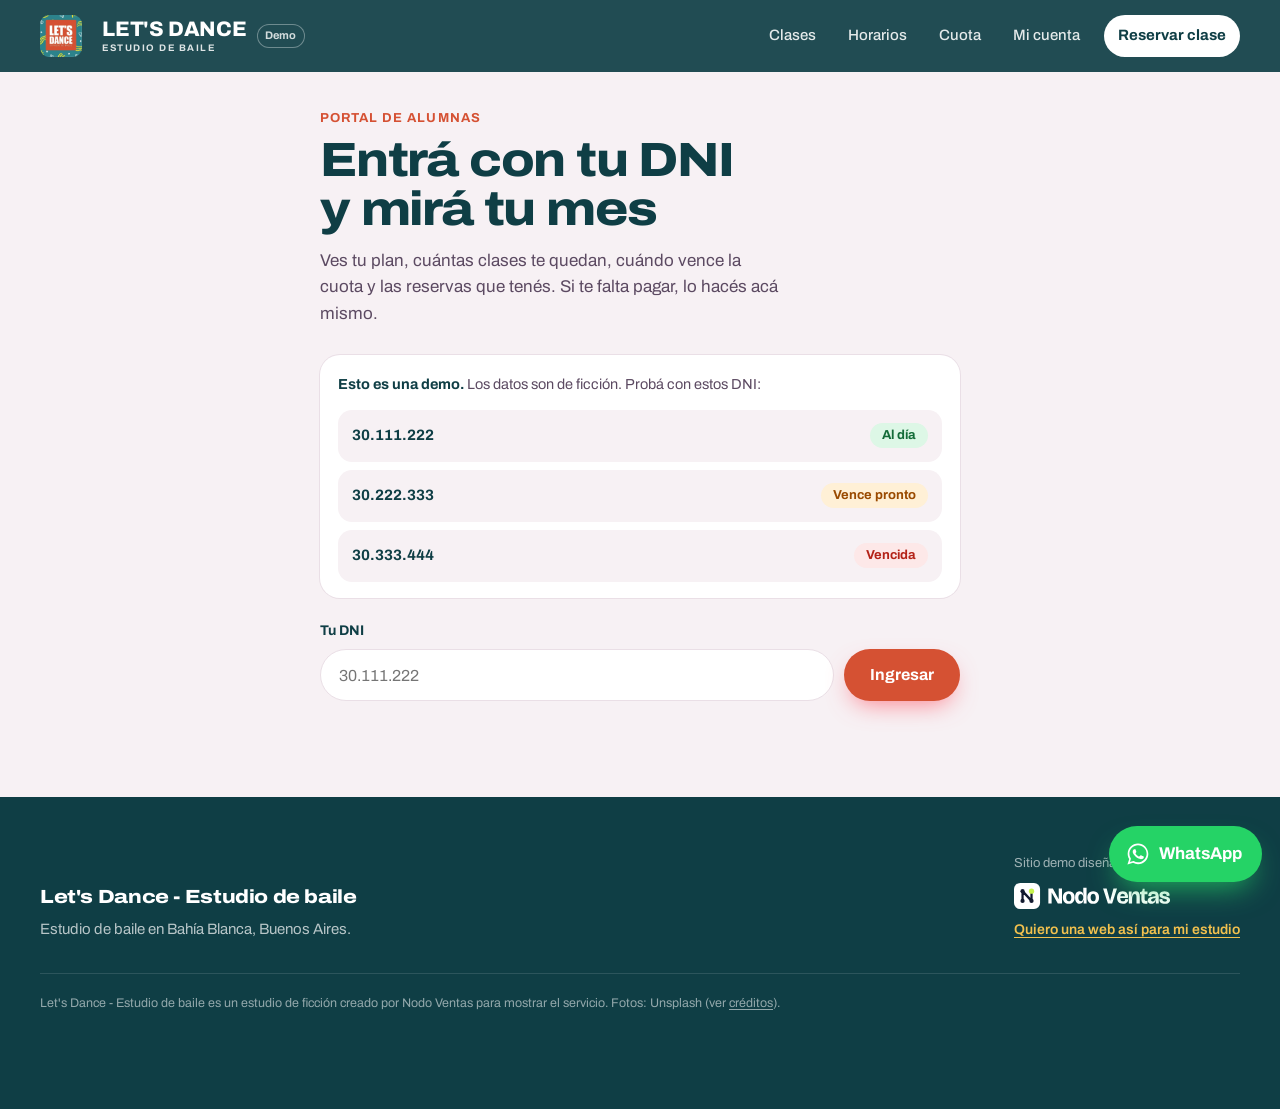
==== mi-cuenta/index.html @ 482abc90 "Demo personalizada de Nodo Ventas: demo-lets-dance-bahia-blanca" ====
<!DOCTYPE html>
<html lang="es-AR">
<head>
  <meta charset="utf-8">
  <meta name="viewport" content="width=device-width, initial-scale=1, viewport-fit=cover">
  <title>Portal de alumnas · Let's Dance - Estudio de baile</title>
  <meta name="description" content="Entrá con tu DNI y mirá tu plan, cuántas clases te quedan, cuándo vence la cuota y tus reservas. Sitio demo creado por Nodo Ventas.">
  <meta name="robots" content="noindex, nofollow">
  <meta name="theme-color" content="#2A1030">
  <link rel="icon" href="../favicon.svg" type="image/svg+xml">
  <link rel="preconnect" href="https://fonts.googleapis.com">
  <link rel="preconnect" href="https://fonts.gstatic.com" crossorigin>
  <link href="https://fonts.googleapis.com/css2?family=Archivo:wdth,wght@62..125,400..900&display=swap" rel="stylesheet">
  <link rel="stylesheet" href="../styles.css">
  <link rel="stylesheet" href="portal.css">
</head>
<body class="subpage">
  <a class="skip" href="#contenido">Saltar al contenido</a>

  <header class="site-header solid" id="top">
    <div class="wrap header-inner">
      <a class="brand" href="../" aria-label="Let's Dance - Estudio de baile, inicio">
        <img src="../img/brand/logo.jpg" alt="Logo de Let's Dance - Estudio de baile" style="height:42px;width:42px;border-radius:9px;object-fit:cover;display:block;flex:none"><span class="brand-wordmark" aria-hidden="true" style="margin-left:10px"><span class="wm-name">Let's Dance</span><span class="wm-sub">Estudio de baile</span></span>
      </a>
      <a class="demo-tag" href="../oferta/" title="Sitio demo hecho por Nodo Ventas">Demo</a>
      <button class="menu-btn" type="button" aria-expanded="false" aria-controls="nav" aria-label="Abrir menú"><span></span><span></span></button>
      <nav class="nav" id="nav">
        <a href="../#clases">Clases</a>
        <a href="../#horarios">Horarios</a>
        <a href="../#cuota">Cuota</a>
        <a href="./" aria-current="page">Mi cuenta</a>
        <a class="nav-cta" href="../#horarios">Reservar clase</a>
      </nav>
    </div>
  </header>

  <main id="contenido" class="portal">
    <div class="wrap portal-wrap">
      <p class="portal-kicker">Portal de alumnas</p>
      <h1>Entrá con tu DNI y mirá tu mes</h1>
      <p class="portal-lead">Ves tu plan, cuántas clases te quedan, cuándo vence la cuota y las reservas que tenés. Si te falta pagar, lo hacés acá mismo.</p>

      <aside class="demo-banner" aria-label="Datos de la demo">
        <p><strong>Esto es una demo.</strong> Los datos son de ficción. Probá con estos DNI:</p>
        <div class="dni-hints">
          <button type="button" class="hint" data-dni="30111222">30.111.222 <span class="badge badge-ok">Al día</span></button>
          <button type="button" class="hint" data-dni="30222333">30.222.333 <span class="badge badge-pend">Vence pronto</span></button>
          <button type="button" class="hint" data-dni="30333444">30.333.444 <span class="badge badge-late">Vencida</span></button>
        </div>
      </aside>

      <form id="login-form" class="dni-form">
        <label for="dni">Tu DNI</label>
        <div class="dni-row">
          <input id="dni" name="dni" inputmode="numeric" autocomplete="off" required placeholder="30.111.222" aria-describedby="dni-error">
          <button class="btn btn-coral" type="submit">Ingresar</button>
        </div>
        <p class="form-error" id="dni-error" hidden>No encontramos ese DNI. En la demo usá uno de los tres de arriba.</p>
      </form>

      <section id="account-panel" class="account portal-account" hidden aria-live="polite"></section>
    </div>
  </main>

  <footer class="site-footer">
    <div class="wrap footer-grid">
      <div class="footer-brand">
        <span class="brand-name">Let's Dance - Estudio de baile</span>
        <p>Estudio de baile en Bahía Blanca, Buenos Aires.</p>
      </div>
      <div class="made-by">
        <span>Sitio demo diseñado por</span>
        <a href="../oferta/" aria-label="Nodo Ventas, ver la oferta"><img src="../img/nodo/nodo-ventas-logo-blanco.svg" alt="Nodo Ventas" width="150" height="25"></a>
        <a class="made-link" href="../oferta/">Quiero una web así para mi estudio</a>
      </div>
    </div>
    <p class="wrap legal">Let's Dance - Estudio de baile es un estudio de ficción creado por Nodo Ventas para mostrar el servicio. Fotos: Unsplash (ver <a href="../CREDITS.md">créditos</a>).</p>
  </footer>

  <a class="wa-float" href="https://wa.me/5491100000000?text=Hola%21%20Quiero%20reservar%20una%20clase%20de%20prueba" target="_blank" rel="noopener" aria-label="Escribir por WhatsApp">
    <svg viewBox="0 0 32 32" aria-hidden="true"><path fill="currentColor" d="M16 3C9 3 3.3 8.6 3.3 15.6c0 2.4.7 4.7 1.9 6.7L3 29l6.9-2.1c1.9 1 4 1.6 6.1 1.6 7 0 12.7-5.6 12.7-12.6S23 3 16 3zm0 23.2c-1.9 0-3.8-.5-5.4-1.5l-.4-.2-4.1 1.2 1.2-4-.3-.4a10.4 10.4 0 0 1-1.6-5.6C5.4 9.9 10.1 5.3 16 5.3s10.6 4.6 10.6 10.3S21.9 26.2 16 26.2zm5.8-7.7c-.3-.2-1.9-.9-2.2-1-.3-.1-.5-.2-.7.2-.2.3-.8 1-1 1.2-.2.2-.4.2-.7.1-.3-.2-1.3-.5-2.5-1.6-.9-.8-1.6-1.8-1.7-2.1-.2-.3 0-.5.1-.6l.5-.6c.2-.2.2-.3.3-.6.1-.2 0-.4 0-.6l-1-2.4c-.3-.6-.5-.5-.7-.5h-.6c-.2 0-.6.1-.9.4-.3.3-1.2 1.1-1.2 2.7s1.2 3.2 1.4 3.4c.2.2 2.4 3.6 5.8 5 2.9 1.1 3.4.9 4 .8.6-.1 1.9-.8 2.2-1.5.3-.8.3-1.4.2-1.5-.1-.2-.3-.3-.6-.4z"/></svg>
    <span>WhatsApp</span>
  </a>

  <div class="modal" id="modal-pago" hidden>
    <div class="sheet" role="dialog" aria-modal="true" aria-labelledby="pago-titulo">
      <button class="sheet-x" type="button" data-close aria-label="Cerrar">×</button>
      <div id="pago-form">
        <h2 id="pago-titulo">Cuota de noviembre</h2>
        <p class="pay-amount">$18.000</p>
        <p class="class-resume" id="pago-resumen">Plan 8 clases · Let's Dance - Estudio de baile</p>
        <fieldset class="pay-methods">
          <legend>Medio de pago</legend>
          <label><input type="radio" name="pm" checked> Dinero en cuenta de Mercado Pago</label>
          <label><input type="radio" name="pm"> Tarjeta de débito o crédito</label>
        </fieldset>
        <button class="btn btn-mp btn-block" type="button" id="btn-pagar">Pagar $18.000</button>
        <p class="fine-print">Simulación de demo: no se abre un checkout real ni se cobra nada.</p>
      </div>
      <div id="pago-ok" hidden>
        <div class="ok-head">
          <span class="ok-check" aria-hidden="true"><svg viewBox="0 0 24 24"><path d="M5 12.5l4.2 4.2L19 7" fill="none" stroke="currentColor" stroke-width="2.6" stroke-linecap="round" stroke-linejoin="round"/></svg></span>
          <div><h2>Pago aprobado</h2><p class="class-resume">La cuota quedó acreditada en tu cuenta.</p></div>
        </div>
        <button class="btn btn-ink btn-block" type="button" data-close>Volver</button>
      </div>
    </div>
  </div>

  <script src="portal.js"></script>
</body>
</html>
---- styles.css ----
:root {
  --plum: #0F3E45;
  --plum-2: #175159;
  --coral: #D55133;
  --coral-ink: #B4402A;
  --amber: #F2C14E;
  --paper: #FFFFFF;
  --mist: #F7F1F4;
  --ink: #0F3E45;
  --ink-soft: #5C4A62;
  --line: #EADFE6;
  --mp: #009EE3;
  --wa: #25D366;
  --font: "Archivo", "Helvetica Neue", Arial, sans-serif;
  --max: 1200px;
  --ease: cubic-bezier(.16, 1, .3, 1);
}
*, *::before, *::after { box-sizing: border-box; }
html { scroll-behavior: smooth; -webkit-text-size-adjust: 100%; }
@media (prefers-reduced-motion: reduce) { html { scroll-behavior: auto; } *, *::before, *::after { animation: none !important; transition: none !important; } }
body { margin: 0; background: var(--paper); color: var(--ink); font-family: var(--font); font-size: 17px; line-height: 1.55; -webkit-font-smoothing: antialiased; font-variation-settings: "wdth" 100; }
::selection { background: var(--coral); color: #fff; }
img { max-width: 100%; display: block; }
a { color: inherit; text-underline-offset: .18em; }
button, input { font: inherit; color: inherit; }
button { cursor: pointer; }
:focus-visible { outline: 3px solid var(--amber); outline-offset: 3px; border-radius: 6px; }
h1, h2, h3 { margin: 0; line-height: 1.02; letter-spacing: -0.025em; font-weight: 800; font-stretch: 112%; font-variation-settings: "wdth" 112; text-wrap: balance; }
p { margin: 0; }
.wrap { width: min(var(--max), calc(100% - 40px)); margin-inline: auto; }
.skip { position: absolute; left: 12px; top: -48px; z-index: 100; background: var(--amber); color: var(--ink); padding: 8px 12px; border-radius: 8px; }
.skip:focus { top: 12px; }

/* header */
.site-header { position: fixed; inset: 0 0 auto; z-index: 40; color: #fff; transition: background .4s var(--ease), box-shadow .4s var(--ease); }
.site-header.solid { background: rgba(15,62,69, .92); backdrop-filter: saturate(1.4) blur(14px); box-shadow: 0 1px 0 rgba(255,255,255,.08); }
.header-inner { display: flex; align-items: center; justify-content: space-between; min-height: 72px; gap: 16px; }
.brand { display: inline-flex; align-items: center; gap: 10px; text-decoration: none; }
.brand-mark { width: 34px; height: 34px; }
.brand-name { font-weight: 800; font-size: 19px; letter-spacing: -0.02em; font-variation-settings: "wdth" 118; }
.nav { display: flex; align-items: center; gap: 4px; }
.nav a { text-decoration: none; font-size: 15px; font-weight: 500; padding: 9px 14px; border-radius: 999px; opacity: .88; transition: background .2s, opacity .2s; }
.nav a:hover { opacity: 1; background: rgba(255,255,255,.1); }
.nav .nav-cta { background: #fff; color: var(--plum); font-weight: 700; opacity: 1; margin-left: 6px; }
.nav .nav-cta:hover { background: var(--amber); }
.menu-btn { display: none; width: 44px; height: 44px; border: 0; border-radius: 12px; background: rgba(255,255,255,.12); position: relative; }
.menu-btn span { position: absolute; left: 13px; right: 13px; height: 2px; background: #fff; border-radius: 2px; transition: transform .3s var(--ease); }
.menu-btn span:first-child { top: 17px; } .menu-btn span:last-child { top: 25px; }
.menu-btn[aria-expanded="true"] span:first-child { transform: translateY(4px) rotate(45deg); }
.menu-btn[aria-expanded="true"] span:last-child { transform: translateY(-4px) rotate(-45deg); }
@media (max-width: 860px) {
  .menu-btn { display: block; }
  .nav { position: absolute; top: 72px; left: 12px; right: 12px; flex-direction: column; align-items: stretch; padding: 10px; border-radius: 18px; background: var(--plum); box-shadow: 0 24px 48px rgba(0,0,0,.35); opacity: 0; transform: translateY(-8px); pointer-events: none; transition: opacity .25s var(--ease), transform .25s var(--ease); }
  .nav.open { opacity: 1; transform: none; pointer-events: auto; }
  .nav a { padding: 14px 16px; font-size: 17px; }
  .nav .nav-cta { margin: 6px 0 0; text-align: center; }
}

/* buttons */
.btn { display: inline-flex; align-items: center; justify-content: center; gap: 8px; min-height: 52px; padding: 0 26px; border-radius: 999px; border: 0; font-weight: 700; font-size: 16px; text-decoration: none; transition: transform .2s var(--ease), background .2s, box-shadow .2s; }
.btn:active { transform: scale(.97); }
.btn-coral { background: var(--coral); color: #fff; box-shadow: 0 10px 24px -8px rgba(255,77,94,.7); }
.btn-coral:hover { background: var(--coral-ink); }
.btn-glass { background: rgba(255,255,255,.14); color: #fff; backdrop-filter: blur(8px); box-shadow: inset 0 0 0 1px rgba(255,255,255,.35); }
.btn-glass:hover { background: rgba(255,255,255,.24); }
.btn-ink { background: var(--plum); color: #fff; }
.btn-ink:hover { background: var(--plum-2); }
.btn-mp { background: var(--mp); color: #fff; }
.btn-mp:hover { background: #0088c4; }
.btn-ghost { background: transparent; box-shadow: inset 0 0 0 1.5px var(--line); color: var(--ink); }
.btn-block { width: 100%; }
.btn[disabled] { opacity: .45; cursor: not-allowed; box-shadow: none; }

/* hero */
.hero { position: relative; min-height: 100svh; display: flex; align-items: flex-end; color: #fff; overflow: hidden; background: var(--plum); }
.hero-img { position: absolute; inset: 0; width: 100%; height: 100%; object-fit: cover; object-position: 62% 30%; transform: scale(1.06); animation: settle 1.8s var(--ease) forwards; }
.hero-shade { position: absolute; inset: 0; background: linear-gradient(180deg, rgba(15,62,69,.55) 0%, rgba(15,62,69,0) 28%, rgba(15,62,69,.2) 50%, rgba(15,62,69,.94) 100%), linear-gradient(90deg, rgba(15,62,69,.7) 0%, rgba(15,62,69,0) 65%); }
.hero-inner { position: relative; padding: 96px 0 64px; display: grid; grid-template-columns: 1.15fr minmax(260px, 360px); gap: 40px; align-items: end; width: 100%; }
.hero-video { width: min(100%, 360px); aspect-ratio: 9 / 16; justify-self: end; border-radius: 22px; overflow: hidden; background: #000; box-shadow: 0 28px 60px -18px rgba(0,0,0,.7), 0 0 0 1px rgba(255,255,255,.14); }
.hero-video video { width: 100%; height: 100%; display: block; object-fit: contain; background: #000; }
.hero-copy { min-width: 0; }
.hero-title { font-size: clamp(50px, 9vw, 124px); line-height: .9; letter-spacing: -0.035em; font-weight: 900; font-variation-settings: "wdth" 125; max-width: 11ch; }
.hero-title span { display: inline-block; opacity: 0; transform: translateY(.35em); animation: rise .9s var(--ease) forwards; }
.hero-title span:nth-child(2) { animation-delay: .12s; }
.hero-title span:nth-child(3) { animation-delay: .24s; color: var(--amber); }
.hero-lead { max-width: 46ch; margin-top: 26px; font-size: clamp(17px, 1.6vw, 20px); color: rgba(255,255,255,.86); }
.hero-actions { display: flex; flex-wrap: wrap; gap: 12px; margin-top: 30px; }
.hero-meta { display: flex; align-items: center; gap: 10px; margin-top: 28px; font-size: 14px; color: rgba(255,255,255,.75); }
.live-dot { width: 9px; height: 9px; border-radius: 50%; background: #3BE07A; box-shadow: 0 0 0 0 rgba(59,224,122,.6); animation: pulse 2s infinite; }
@keyframes settle { to { transform: scale(1); } }
@keyframes rise { to { opacity: 1; transform: none; } }
@keyframes pulse { 70% { box-shadow: 0 0 0 10px rgba(59,224,122,0); } 100% { box-shadow: 0 0 0 0 rgba(59,224,122,0); } }

/* sections */
section { scroll-margin-top: 72px; }
.section-head { display: grid; grid-template-columns: 1.1fr 1fr; gap: 24px 64px; align-items: end; margin-bottom: 40px; }
.section-head h2 { font-size: clamp(36px, 5vw, 64px); }
.section-head p { color: var(--ink-soft); max-width: 48ch; }
@media (max-width: 860px) { .section-head { grid-template-columns: 1fr; margin-bottom: 28px; } }

.clases { padding: 104px 0 88px; }
.rail { display: grid; grid-auto-flow: column; grid-auto-columns: minmax(280px, 31%); gap: 18px; overflow-x: auto; scroll-snap-type: x mandatory; padding: 4px max(20px, calc((100% - var(--max)) / 2)) 24px; scroll-padding-inline: max(20px, calc((100% - var(--max)) / 2)); scrollbar-width: thin; scrollbar-color: var(--coral) var(--mist); }
.rail::-webkit-scrollbar { height: 6px; } .rail::-webkit-scrollbar-thumb { background: var(--coral); border-radius: 6px; } .rail::-webkit-scrollbar-track { background: var(--mist); }
@media (max-width: 860px) { .rail { grid-auto-columns: 78%; } }
.class-tile { position: relative; scroll-snap-align: start; border-radius: 22px; overflow: hidden; aspect-ratio: 4 / 5; background: var(--plum); color: #fff; isolation: isolate; }
.class-tile img { position: absolute; inset: 0; width: 100%; height: 100%; object-fit: cover; transition: transform .8s var(--ease); z-index: -1; }
.class-tile::after { content: ""; position: absolute; inset: 0; z-index: -1; background: linear-gradient(180deg, rgba(15,62,69,0) 40%, rgba(15,62,69,.92) 100%); }
.class-tile:hover img { transform: scale(1.05); }
.tile-copy { position: absolute; inset: auto 0 0; padding: 22px; }
.tile-copy h3 { font-size: 28px; }
.tile-copy p { margin-top: 6px; color: rgba(255,255,255,.85); font-size: 15px; }
.tile-meta { display: inline-block; margin-top: 12px; font-size: 13px; font-weight: 600; color: var(--amber); }

/* horarios */
.horarios { padding: 96px 0; background: var(--mist); }
.days { display: flex; gap: 8px; overflow-x: auto; padding-bottom: 6px; margin-bottom: 22px; scrollbar-width: none; }
.days::-webkit-scrollbar { display: none; }
.day { flex: 0 0 auto; min-width: 82px; padding: 12px 16px; border-radius: 16px; border: 0; background: #fff; color: var(--ink); text-align: left; box-shadow: inset 0 0 0 1px var(--line); transition: background .2s, color .2s; }
.day b { display: block; font-size: 17px; }
.day small { color: var(--ink-soft); font-size: 13px; }
.day[aria-selected="true"] { background: var(--plum); color: #fff; box-shadow: none; }
.day[aria-selected="true"] small { color: rgba(255,255,255,.7); }
.schedule { display: grid; gap: 12px; }
.slot { display: grid; grid-template-columns: 76px 96px 1fr auto; align-items: center; gap: 20px; padding: 14px 16px 14px 20px; border-radius: 20px; background: #fff; box-shadow: 0 1px 2px rgba(15,62,69,.06); animation: rise .5s var(--ease) both; opacity: 0; transform: translateY(8px); }
.slot:nth-child(2) { animation-delay: .05s; } .slot:nth-child(3) { animation-delay: .1s; }
.slot-time { font-size: 24px; font-weight: 800; font-variant-numeric: tabular-nums; letter-spacing: -0.02em; }
.slot-time small { display: block; font-size: 13px; font-weight: 500; color: var(--ink-soft); }
.slot img { width: 96px; height: 72px; object-fit: cover; border-radius: 12px; }
.slot h3 { font-size: 20px; letter-spacing: -0.015em; font-variation-settings: "wdth" 105; }
.slot-sub { color: var(--ink-soft); font-size: 14px; margin-top: 2px; }
.spots { display: flex; align-items: center; gap: 10px; margin-top: 8px; font-size: 13px; font-weight: 600; }
.bar { width: 110px; height: 6px; border-radius: 6px; background: var(--line); overflow: hidden; }
.bar i { display: block; height: 100%; background: var(--coral); border-radius: 6px; }
.spots.ok { color: #1F8A4C; } .spots.ok .bar i { background: #2EB866; }
.spots.warn { color: #C2410C; } .spots.warn .bar i { background: var(--amber); }
.spots.full { color: var(--ink-soft); }
.slot .btn { min-height: 46px; padding: 0 20px; font-size: 15px; }
@media (max-width: 720px) {
  .slot { grid-template-columns: 64px 1fr; grid-template-areas: "time info" "btn btn"; gap: 12px 14px; padding: 16px; }
  .slot img { display: none; }
  .slot-time { grid-area: time; font-size: 21px; }
  .slot-info { grid-area: info; }
  .slot .btn { grid-area: btn; width: 100%; }
}

/* cuota */
.cuota { padding: 112px 0; }
.cuota-grid { display: grid; grid-template-columns: 1fr minmax(320px, 440px); gap: 64px; align-items: center; }
.cuota-copy h2, .avisos-copy h2 { font-size: clamp(36px, 5vw, 60px); }
.cuota-copy > p, .avisos-copy > p { margin-top: 18px; color: var(--ink-soft); max-width: 46ch; }
.ticks { list-style: none; padding: 0; margin: 26px 0 0; display: grid; gap: 12px; }
.ticks li { display: flex; gap: 12px; align-items: flex-start; font-weight: 500; }
.ticks li::before { content: ""; flex: 0 0 22px; height: 22px; border-radius: 50%; background: var(--coral) url("data:image/svg+xml,%3Csvg xmlns='http://www.w3.org/2000/svg' viewBox='0 0 24 24'%3E%3Cpath d='M6 12.5l4 4L18 8' fill='none' stroke='white' stroke-width='3' stroke-linecap='round' stroke-linejoin='round'/%3E%3C/svg%3E") center/14px no-repeat; margin-top: 1px; }
.account { background: #fff; border-radius: 28px; padding: 26px; box-shadow: 0 30px 60px -24px rgba(15,62,69,.35), 0 0 0 1px var(--line); }
.account-head { display: flex; gap: 14px; align-items: center; padding-bottom: 18px; border-bottom: 1px solid var(--line); }
.account-head strong { display: block; font-size: 18px; } .account-head span { color: var(--ink-soft); font-size: 14px; }
.avatar { width: 48px; height: 48px; border-radius: 50%; display: grid; place-items: center; background: var(--amber); color: var(--plum); font-weight: 800; }
.fee-row { display: flex; justify-content: space-between; align-items: center; padding: 16px 0; border-bottom: 1px solid var(--line); }
.fee-row strong { display: block; } .fee-row span { color: var(--ink-soft); font-size: 14px; }
.badge { font-size: 13px; font-weight: 700; padding: 6px 12px; border-radius: 999px; }
.badge-ok { background: #DDF7E6; color: #136C38; }
.badge-pend { background: #FFF0D6; color: #9A4A00; }
.account .btn-mp { width: 100%; margin-top: 20px; }
.fine-print { font-size: 12.5px; color: var(--ink-soft); margin-top: 12px; }
@media (max-width: 860px) { .cuota-grid { grid-template-columns: 1fr; gap: 40px; } .cuota { padding: 80px 0; } }

/* avisos */
.avisos { padding: 112px 0; background: var(--plum); color: #fff; overflow: hidden; }
.avisos-grid { display: grid; grid-template-columns: minmax(300px, 380px) 1fr; gap: 80px; align-items: center; }
.avisos-copy > p { color: rgba(255,255,255,.78); }
.avisos-copy .btn { margin-top: 28px; background: #fff; color: var(--plum); }
.phone { border-radius: 40px; padding: 10px; background: #0E0711; box-shadow: 0 40px 80px -20px rgba(0,0,0,.6), 0 0 0 1px rgba(255,255,255,.08); transform: rotate(-2deg); }
.phone .wa-top { border-radius: 30px 30px 0 0; }
.phone .wa-body { border-radius: 0 0 30px 30px; min-height: 470px; }
@media (max-width: 860px) { .avisos-grid { grid-template-columns: 1fr; gap: 48px; } .phone { transform: none; max-width: 380px; } .avisos { padding: 80px 0; } }

/* whatsapp look */
.wa-top { display: flex; align-items: center; gap: 10px; padding: 12px 14px; background: #008069; color: #fff; }
.wa-back { font-size: 26px; line-height: 1; opacity: .9; }
.wa-ava { width: 36px; height: 36px; flex: 0 0 36px; } .wa-ava svg { width: 100%; height: 100%; }
.wa-name { display: flex; flex-direction: column; line-height: 1.2; } .wa-name b { font-size: 15px; } .wa-name small { font-size: 12px; opacity: .8; }
.wa-body { background: #EFEAE2; padding: 14px 12px 18px; display: flex; flex-direction: column; gap: 6px; color: #111B21; font-family: -apple-system, "Segoe UI", Roboto, Helvetica, Arial, sans-serif; font-size: 14.5px; line-height: 1.4; }
.wa-day { align-self: center; background: #fff; color: #54656F; font-size: 12px; padding: 4px 10px; border-radius: 8px; margin: 6px 0; box-shadow: 0 1px 1px rgba(0,0,0,.08); }
.bubble { max-width: 86%; padding: 7px 9px 6px; border-radius: 10px; box-shadow: 0 1px 1px rgba(0,0,0,.12); position: relative; }
.bubble.in { align-self: flex-start; background: #fff; border-top-left-radius: 2px; }
.bubble.out { align-self: flex-end; background: #D9FDD3; border-top-right-radius: 2px; }
.bubble time { display: block; text-align: right; font-size: 11px; color: #667781; margin-top: 2px; }
.ticks-blue { color: #53BDEB; letter-spacing: -3px; margin-left: 2px; }
.wa-link { color: #027EB5; text-decoration: underline; }

/* sala */
.sala { position: relative; min-height: 70vh; display: flex; align-items: flex-end; color: #fff; }
.sala img { position: absolute; inset: 0; width: 100%; height: 100%; object-fit: cover; }
.sala::before { content: ""; position: absolute; inset: 0; z-index: 1; background: linear-gradient(0deg, rgba(15,62,69,.85), rgba(15,62,69,0) 60%); }
.sala-copy { position: relative; z-index: 2; padding-bottom: 56px; }
.sala-copy h2 { font-size: clamp(30px, 4.4vw, 56px); max-width: 18ch; }

/* faq */
.faq { padding: 112px 0; }
.faq-grid { display: grid; grid-template-columns: 1fr 1.3fr; gap: 64px; }
.faq h2 { font-size: clamp(34px, 4.5vw, 56px); }
details { border-bottom: 1px solid var(--line); padding: 20px 0; }
summary { cursor: pointer; font-weight: 700; font-size: 19px; list-style: none; display: flex; justify-content: space-between; gap: 16px; }
summary::-webkit-details-marker { display: none; }
summary::after { content: "+"; font-weight: 400; font-size: 26px; line-height: 1; color: var(--coral); transition: transform .3s var(--ease); }
details[open] summary::after { transform: rotate(45deg); }
details p { margin-top: 10px; color: var(--ink-soft); max-width: 60ch; }
@media (max-width: 860px) { .faq-grid { grid-template-columns: 1fr; gap: 24px; } .faq { padding: 80px 0; } }

/* footer */
.site-footer { background: var(--plum); color: #fff; padding: 56px 0 96px; }
.footer-grid { display: flex; flex-wrap: wrap; justify-content: space-between; gap: 32px; align-items: flex-end; padding-bottom: 32px; border-bottom: 1px solid rgba(255,255,255,.12); }
.footer-brand p { color: rgba(255,255,255,.7); margin-top: 6px; font-size: 15px; }
.made-by { display: grid; gap: 10px; justify-items: start; }
.made-by > span { font-size: 13px; color: rgba(255,255,255,.6); }
.made-by img { height: 26px; width: auto; }
.made-link { font-size: 14px; font-weight: 600; color: var(--amber); }
.legal { font-size: 12.5px; color: rgba(255,255,255,.55); margin-top: 20px; }

/* floating */
.wa-float { position: fixed; right: 18px; bottom: 18px; z-index: 50; display: inline-flex; align-items: center; gap: 8px; height: 56px; padding: 0 20px 0 16px; border-radius: 999px; background: var(--wa); color: #fff; font-weight: 700; text-decoration: none; box-shadow: 0 14px 30px -10px rgba(37,211,102,.8); transition: transform .2s var(--ease); }
.wa-float:hover { transform: translateY(-2px); }
.wa-float svg { width: 26px; height: 26px; }
.demo-chip { position: fixed; left: 14px; bottom: 18px; z-index: 50; font-size: 12px; font-weight: 600; text-decoration: none; padding: 7px 12px; border-radius: 999px; background: rgba(15,62,69,.78); color: rgba(255,255,255,.9); backdrop-filter: blur(8px); box-shadow: inset 0 0 0 1px rgba(255,255,255,.18); }
@media (max-width: 520px) { .wa-float span { display: none; } .wa-float { padding: 0; width: 56px; justify-content: center; } }

/* modal */
.modal { position: fixed; inset: 0; z-index: 80; display: grid; place-items: end center; background: rgba(20,8,24,.55); backdrop-filter: blur(4px); padding: 0; }
@media (min-width: 640px) { .modal { place-items: center; padding: 24px; } }
.modal[hidden] { display: none; }
.sheet { position: relative; width: min(460px, 100%); max-height: 92svh; overflow: auto; background: #fff; color: var(--ink); border-radius: 26px 26px 0 0; padding: 30px 24px 26px; animation: sheet .45s var(--ease); }
@media (min-width: 640px) { .sheet { border-radius: 26px; } }
@keyframes sheet { from { transform: translateY(40px); opacity: 0; } }
.sheet h2 { font-size: 28px; }
.sheet-x { position: absolute; right: 14px; top: 14px; width: 38px; height: 38px; border-radius: 50%; border: 0; background: var(--mist); font-size: 22px; line-height: 1; }
.class-resume { color: var(--ink-soft); margin-top: 6px; }
.sheet label { display: block; font-weight: 600; font-size: 14px; margin: 18px 0 6px; }
.sheet input:not([type="radio"]) { width: 100%; height: 52px; border-radius: 14px; border: 1.5px solid var(--line); padding: 0 16px; font-size: 16px; background: #fff; }
.sheet input:focus { outline: none; border-color: var(--coral); box-shadow: 0 0 0 4px rgba(255,77,94,.15); }
.sheet .btn-block { margin-top: 22px; }
.ok-head { display: flex; gap: 14px; align-items: center; }
.ok-check { width: 52px; height: 52px; flex: 0 0 52px; border-radius: 50%; background: #2EB866; color: #fff; display: grid; place-items: center; animation: pop .5s var(--ease); }
.ok-check svg { width: 28px; height: 28px; }
@keyframes pop { from { transform: scale(.4); opacity: 0; } }
.wa-label { margin: 22px 0 8px; font-size: 13px; font-weight: 600; color: var(--ink-soft); }
.wa-mini { border-radius: 18px; overflow: hidden; box-shadow: 0 0 0 1px var(--line); }
.wa-mini .wa-body { min-height: 0; }
.wa-mini .bubble { animation: rise .5s .25s var(--ease) both; opacity: 0; transform: translateY(8px); }
.pay-amount { font-size: 44px; font-weight: 800; letter-spacing: -0.03em; margin-top: 10px; font-variant-numeric: tabular-nums; }
.pay-methods { border: 0; padding: 0; margin: 18px 0 0; display: grid; gap: 8px; }
.pay-methods legend { font-weight: 600; font-size: 14px; margin-bottom: 8px; }
.pay-methods label { margin: 0; display: flex; gap: 10px; align-items: center; padding: 14px; border-radius: 14px; box-shadow: inset 0 0 0 1.5px var(--line); font-weight: 500; }
.pay-methods label:has(input:checked) { box-shadow: inset 0 0 0 2px var(--mp); }
.pay-methods input { accent-color: var(--mp); }
.btn.loading { pointer-events: none; opacity: .8; }
.btn.loading::after { content: ""; width: 16px; height: 16px; border-radius: 50%; border: 2px solid rgba(255,255,255,.5); border-top-color: #fff; animation: spin .7s linear infinite; }
@keyframes spin { to { transform: rotate(360deg); } }

.demo-tag { margin-right: auto; margin-left: -6px; font-size: 11px; font-weight: 700; letter-spacing: .02em; text-decoration: none; padding: 3px 8px; border-radius: 999px; color: rgba(255,255,255,.8); box-shadow: inset 0 0 0 1px rgba(255,255,255,.35); }
.demo-tag:hover { color: #fff; box-shadow: inset 0 0 0 1px #fff; }
@media (max-width: 900px) {
  .hero { min-height: 0; align-items: stretch; overflow: hidden; }
  .hero-inner { grid-template-columns: 1fr; justify-items: center; padding: 88px 0 48px; gap: 28px; }
  .hero-video { width: min(100%, calc(68svh * 9 / 16), 380px); justify-self: center; }
  .hero-copy { width: 100%; }
}
@media (max-width: 600px) { .hero-img { object-position: 58% 18%; } }

/* wordmark tipográfico (branding real, sin isotipo inventado) */
.brand-wordmark { display: flex; flex-direction: column; justify-content: center; line-height: 1; text-decoration: none; }
.brand-wordmark .wm-name { font-weight: 800; font-size: 21px; letter-spacing: -0.01em; text-transform: uppercase; }
.brand-wordmark .wm-sub { font-size: 9.5px; font-weight: 700; letter-spacing: 0.16em; text-transform: uppercase; opacity: .85; margin-top: 4px; }
---- mi-cuenta/portal.css ----
/* Portal de alumnas — misma base visual que la demo Let's Dance - Estudio de baile */
body.subpage { background: var(--mist); padding-top: 72px; }
body.subpage .site-header { background: rgba(15,62,69, .92); backdrop-filter: saturate(1.4) blur(14px); box-shadow: 0 1px 0 rgba(255,255,255,.08); }

.portal { padding: 36px 0 96px; }
.portal-wrap { max-width: 640px; }
.portal-kicker { font-size: 13px; font-weight: 700; letter-spacing: .08em; text-transform: uppercase; color: var(--coral); }
.portal h1 { font-size: clamp(32px, 7vw, 48px); margin-top: 8px; }
.portal-lead { margin-top: 14px; color: var(--ink-soft); max-width: 46ch; }

.demo-banner { margin-top: 28px; background: #fff; border-radius: 20px; padding: 18px 18px 16px; box-shadow: 0 0 0 1px var(--line); }
.demo-banner p { font-size: 14.5px; color: var(--ink-soft); }
.demo-banner strong { color: var(--ink); }
.dni-hints { display: grid; gap: 8px; margin-top: 14px; }
.hint { display: flex; align-items: center; justify-content: space-between; gap: 12px; width: 100%; min-height: 52px; padding: 0 14px; border: 0; border-radius: 14px; background: var(--mist); font: 700 15px/1 var(--font); color: var(--ink); font-variant-numeric: tabular-nums; text-align: left; box-shadow: inset 0 0 0 1.5px transparent; transition: background .2s, box-shadow .2s; }
.hint:hover, .hint:focus-visible { background: #fff; box-shadow: inset 0 0 0 1.5px var(--coral); }
.hint .badge { flex: 0 0 auto; }

.badge-late { background: #FDE8E8; color: #B42318; }

.dni-form { margin-top: 22px; }
.dni-form label { display: block; font-weight: 700; font-size: 14px; margin-bottom: 8px; }
.dni-row { display: grid; grid-template-columns: 1fr auto; gap: 10px; }
.dni-form input { width: 100%; height: 52px; border-radius: 999px; border: 1.5px solid var(--line); padding: 0 18px; font-size: 16px; background: #fff; font-variant-numeric: tabular-nums; }
.dni-form input:focus { outline: none; border-color: var(--coral); box-shadow: 0 0 0 4px rgba(255,77,94,.15); }
.form-error { margin-top: 10px; font-size: 14px; font-weight: 600; color: #B42318; }
@media (max-width: 520px) { .dni-row { grid-template-columns: 1fr; } }

.portal-account { margin-top: 22px; }
.portal-account .account-head { align-items: flex-start; }
.account-actions { margin-left: auto; align-self: start; }
.btn-text { border: 0; background: none; color: var(--ink-soft); font: 600 12px/1 var(--font); padding: 6px 0; white-space: nowrap; }
.btn-text:hover { color: var(--ink); text-decoration: underline; text-underline-offset: .18em; }

.stat { padding: 18px 0; border-bottom: 1px solid var(--line); }
.stat-label { font-size: 13px; font-weight: 600; color: var(--ink-soft); }
.stat-value { margin-top: 4px; font-size: 22px; font-weight: 800; letter-spacing: -0.03em; }
.stat-value b { color: var(--coral); }
.meter { margin-top: 12px; height: 8px; border-radius: 8px; background: var(--line); overflow: hidden; }
.meter i { display: block; height: 100%; background: var(--coral); border-radius: 8px; }

.portal-account .fee-row { padding: 18px 0; }
.fee-note { display: block; font-size: 13px; color: var(--ink-soft); font-weight: 500; margin-top: 2px; }

.reservas { padding: 18px 0 8px; }
.reservas h2 { font-size: 16px; letter-spacing: 0; font-stretch: 100%; font-variation-settings: "wdth" 100; }
.reservas ul { list-style: none; padding: 0; margin: 12px 0 0; display: grid; gap: 8px; }
.reservas li { display: grid; grid-template-columns: 92px 1fr; gap: 12px; align-items: center; padding: 12px 14px; border-radius: 14px; background: var(--mist); }
.reservas .when { font-weight: 800; font-size: 14px; letter-spacing: -0.02em; }
.reservas .when small { display: block; font-weight: 600; color: var(--ink-soft); font-size: 12px; }
.reservas .what { font-weight: 700; font-size: 15px; }
.reservas .what small { display: block; font-weight: 500; color: var(--ink-soft); font-size: 13px; }
.empty { color: var(--ink-soft); font-size: 14.5px; margin-top: 8px; }

body.logged-in .dni-form { display: none; }

body.logged-in .portal { padding-top: 20px; padding-bottom: 72px; }
body.logged-in .portal-lead { display: none; }
body.logged-in .portal h1 { font-size: clamp(26px, 6vw, 34px); }
body.logged-in .demo-banner { padding: 12px 14px; margin-top: 16px; }
body.logged-in .demo-banner p { font-size: 13px; }
body.logged-in .dni-hints { gap: 6px; }
body.logged-in .hint { min-height: 44px; font-size: 14px; }
body.logged-in .portal-account { margin-top: 16px; }

.portal-account .account-head span { white-space: nowrap; }
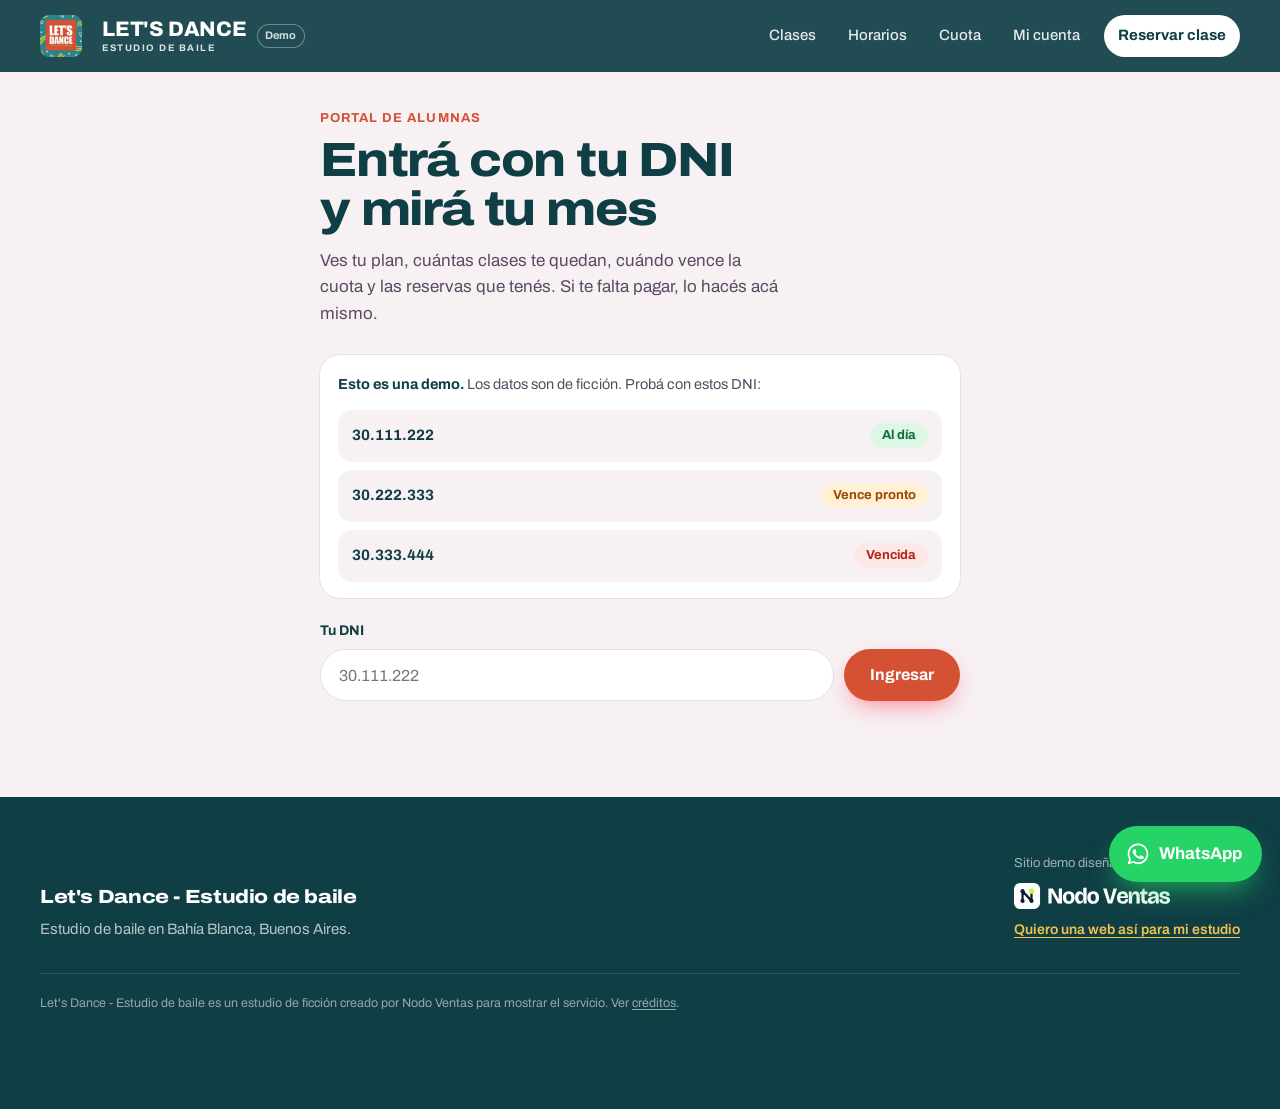
==== commit 11362990: "Demo personalizada de Nodo Ventas: demo-lets-dance-bahia-blanca" ====
--- a/mi-cuenta/index.html
+++ b/mi-cuenta/index.html
@@ -74,7 +74,7 @@
         <a class="made-link" href="../oferta/">Quiero una web así para mi estudio</a>
       </div>
     </div>
-    <p class="wrap legal">Let's Dance - Estudio de baile es un estudio de ficción creado por Nodo Ventas para mostrar el servicio. Fotos: Unsplash (ver <a href="../CREDITS.md">créditos</a>).</p>
+    <p class="wrap legal">Let's Dance - Estudio de baile es un estudio de ficción creado por Nodo Ventas para mostrar el servicio. Ver <a href="../CREDITS.md">créditos</a>.</p>
   </footer>
 
   <a class="wa-float" href="https://wa.me/5491100000000?text=Hola%21%20Quiero%20reservar%20una%20clase%20de%20prueba" target="_blank" rel="noopener" aria-label="Escribir por WhatsApp">
--- a/styles.css
+++ b/styles.css
@@ -270,3 +270,12 @@
 .brand-wordmark { display: flex; flex-direction: column; justify-content: center; line-height: 1; text-decoration: none; }
 .brand-wordmark .wm-name { font-weight: 800; font-size: 21px; letter-spacing: -0.01em; text-transform: uppercase; }
 .brand-wordmark .wm-sub { font-size: 9.5px; font-weight: 700; letter-spacing: 0.16em; text-transform: uppercase; opacity: .85; margin-top: 4px; }
+
+/* margen lateral del hero en celular (fix 23/11) */
+.hero .hero-inner { width: min(var(--max), calc(100% - 40px)); margin-inline: auto; }
+
+/* Sin fotos genéricas: bloques de color de la marca */
+.class-tile { background: linear-gradient(160deg, var(--coral) 0%, var(--plum) 100%); }
+.class-tile:nth-child(even) { background: linear-gradient(160deg, var(--coral-ink) 0%, var(--plum) 100%); }
+.sala { background: linear-gradient(135deg, var(--plum) 0%, var(--coral-ink) 100%); min-height: 44vh; }
+.row-ph { display: block; width: 96px; height: 72px; border-radius: 10px; background: linear-gradient(135deg, var(--coral), var(--plum)); flex: none; }
